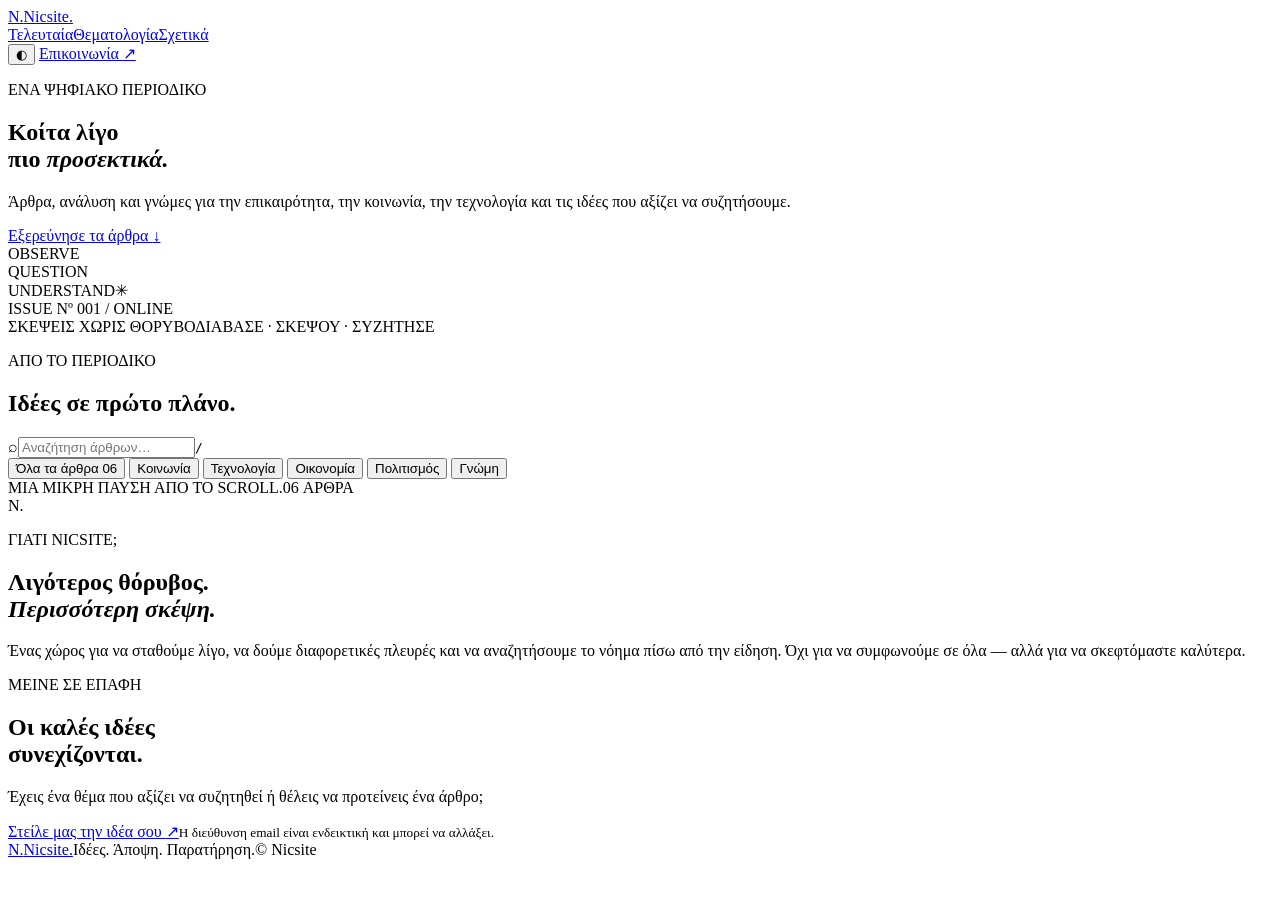
==== index.html @ 7c69799d "Create Nicsite magazine homepage" ====
<!doctype html>
<html lang="el">
<head>
  <meta charset="utf-8">
  <meta name="viewport" content="width=device-width, initial-scale=1">
  <meta name="description" content="Nicsite — άρθρα, ανάλυση και γνώμες για όσα συμβαίνουν γύρω μας.">
  <meta name="theme-color" content="#f5f3ee">
  <title>Nicsite — Ιδέες. Άποψη. Παρατήρηση.</title>
  <link rel="stylesheet" href="styles.css">
  <script src="script.js" defer></script>
</head>
<body>
  <header class="site-header">
    <a class="brand" href="#" aria-label="Nicsite αρχική"><span class="brand-mark">N.</span><span>Nicsite<span class="brand-dot">.</span></span></a>
    <nav class="desktop-nav" aria-label="Κύρια πλοήγηση">
      <a href="#latest">Τελευταία</a><a href="#categories">Θεματολογία</a><a href="#about">Σχετικά</a>
    </nav>
    <div class="header-actions">
      <button class="icon-button" id="theme-toggle" aria-label="Εναλλαγή θέματος" title="Εναλλαγή θέματος">◐</button>
      <a class="write-link" href="mailto:hello@nicsite.gr?subject=Επικοινωνία%20με%20Nicsite">Επικοινωνία <span>↗</span></a>
    </div>
  </header>

  <main>
    <section class="hero">
      <div class="hero-copy">
        <p class="eyebrow"><span class="eyebrow-line"></span> ΕΝΑ ΨΗΦΙΑΚΟ ΠΕΡΙΟΔΙΚΟ</p>
        <h1>Κοίτα λίγο<br>πιο <em>προσεκτικά.</em></h1>
        <p class="hero-intro">Άρθρα, ανάλυση και γνώμες για την επικαιρότητα, την κοινωνία, την τεχνολογία και τις ιδέες που αξίζει να συζητήσουμε.</p>
        <a class="primary-link" href="#latest">Εξερεύνησε τα άρθρα <span>↓</span></a>
      </div>
      <div class="hero-art" aria-label="Γραφιστική σύνθεση με αφηρημένα σχήματα">
        <div class="art-grid"></div><div class="art-circle"></div><div class="art-block"></div>
        <div class="art-note">OBSERVE<br>QUESTION<br>UNDERSTAND<span>✳</span></div>
        <div class="art-index">ISSUE Nº 001 / ONLINE</div>
      </div>
      <div class="hero-bottom"><span>ΣΚΕΨΕΙΣ ΧΩΡΙΣ ΘΟΡΥΒΟ</span><span>ΔΙΑΒΑΣΕ · ΣΚΕΨΟΥ · ΣΥΖΗΤΗΣΕ</span></div>
    </section>

    <section class="latest section-wrap" id="latest">
      <div class="section-heading">
        <div><p class="eyebrow">ΑΠΟ ΤΟ ΠΕΡΙΟΔΙΚΟ</p><h2>Ιδέες σε πρώτο πλάνο<span class="brand-dot">.</span></h2></div>
        <label class="search-box"><span aria-hidden="true">⌕</span><input id="search" type="search" placeholder="Αναζήτηση άρθρων…" aria-label="Αναζήτηση άρθρων"><kbd>/</kbd></label>
      </div>
      <div class="filter-row" id="categories" aria-label="Φίλτρα θεματολογίας">
        <button class="filter active" data-category="Όλα">Όλα τα άρθρα <span>06</span></button>
        <button class="filter" data-category="Κοινωνία">Κοινωνία</button>
        <button class="filter" data-category="Τεχνολογία">Τεχνολογία</button>
        <button class="filter" data-category="Οικονομία">Οικονομία</button>
        <button class="filter" data-category="Πολιτισμός">Πολιτισμός</button>
        <button class="filter" data-category="Γνώμη">Γνώμη</button>
      </div>
      <div class="article-grid" id="article-grid" aria-live="polite"></div>
      <p class="empty-state" id="empty-state" hidden>Δεν βρέθηκαν άρθρα. Δοκίμασε άλλη αναζήτηση.</p>
      <div class="section-footer"><span>ΜΙΑ ΜΙΚΡΗ ΠΑΥΣΗ ΑΠΟ ΤΟ SCROLL.</span><span id="result-count">06 ΑΡΘΡΑ</span></div>
    </section>

    <section class="manifesto" id="about">
      <div class="manifesto-symbol">N<span>.</span></div>
      <div><p class="eyebrow">ΓΙΑΤΙ NICSITE;</p><h2>Λιγότερος θόρυβος.<br><em>Περισσότερη σκέψη.</em></h2></div>
      <p class="manifesto-text">Ένας χώρος για να σταθούμε λίγο, να δούμε διαφορετικές πλευρές και να αναζητήσουμε το νόημα πίσω από την είδηση. Όχι για να συμφωνούμε σε όλα — αλλά για να σκεφτόμαστε καλύτερα.</p>
    </section>

    <section class="newsletter">
      <div><p class="eyebrow">ΜΕΙΝΕ ΣΕ ΕΠΑΦΗ</p><h2>Οι καλές ιδέες<br>συνεχίζονται.</h2></div>
      <div class="newsletter-right"><p>Έχεις ένα θέμα που αξίζει να συζητηθεί ή θέλεις να προτείνεις ένα άρθρο;</p><a class="primary-link" href="mailto:hello@nicsite.gr?subject=Πρόταση%20άρθρου">Στείλε μας την ιδέα σου <span>↗</span></a><small>Η διεύθυνση email είναι ενδεικτική και μπορεί να αλλάξει.</small></div>
    </section>
  </main>

  <footer class="site-footer"><a class="brand footer-brand" href="#"><span class="brand-mark">N.</span><span>Nicsite<span class="brand-dot">.</span></span></a><span>Ιδέες. Άποψη. Παρατήρηση.</span><span>© <span id="year"></span> Nicsite</span></footer>
</body>
</html>
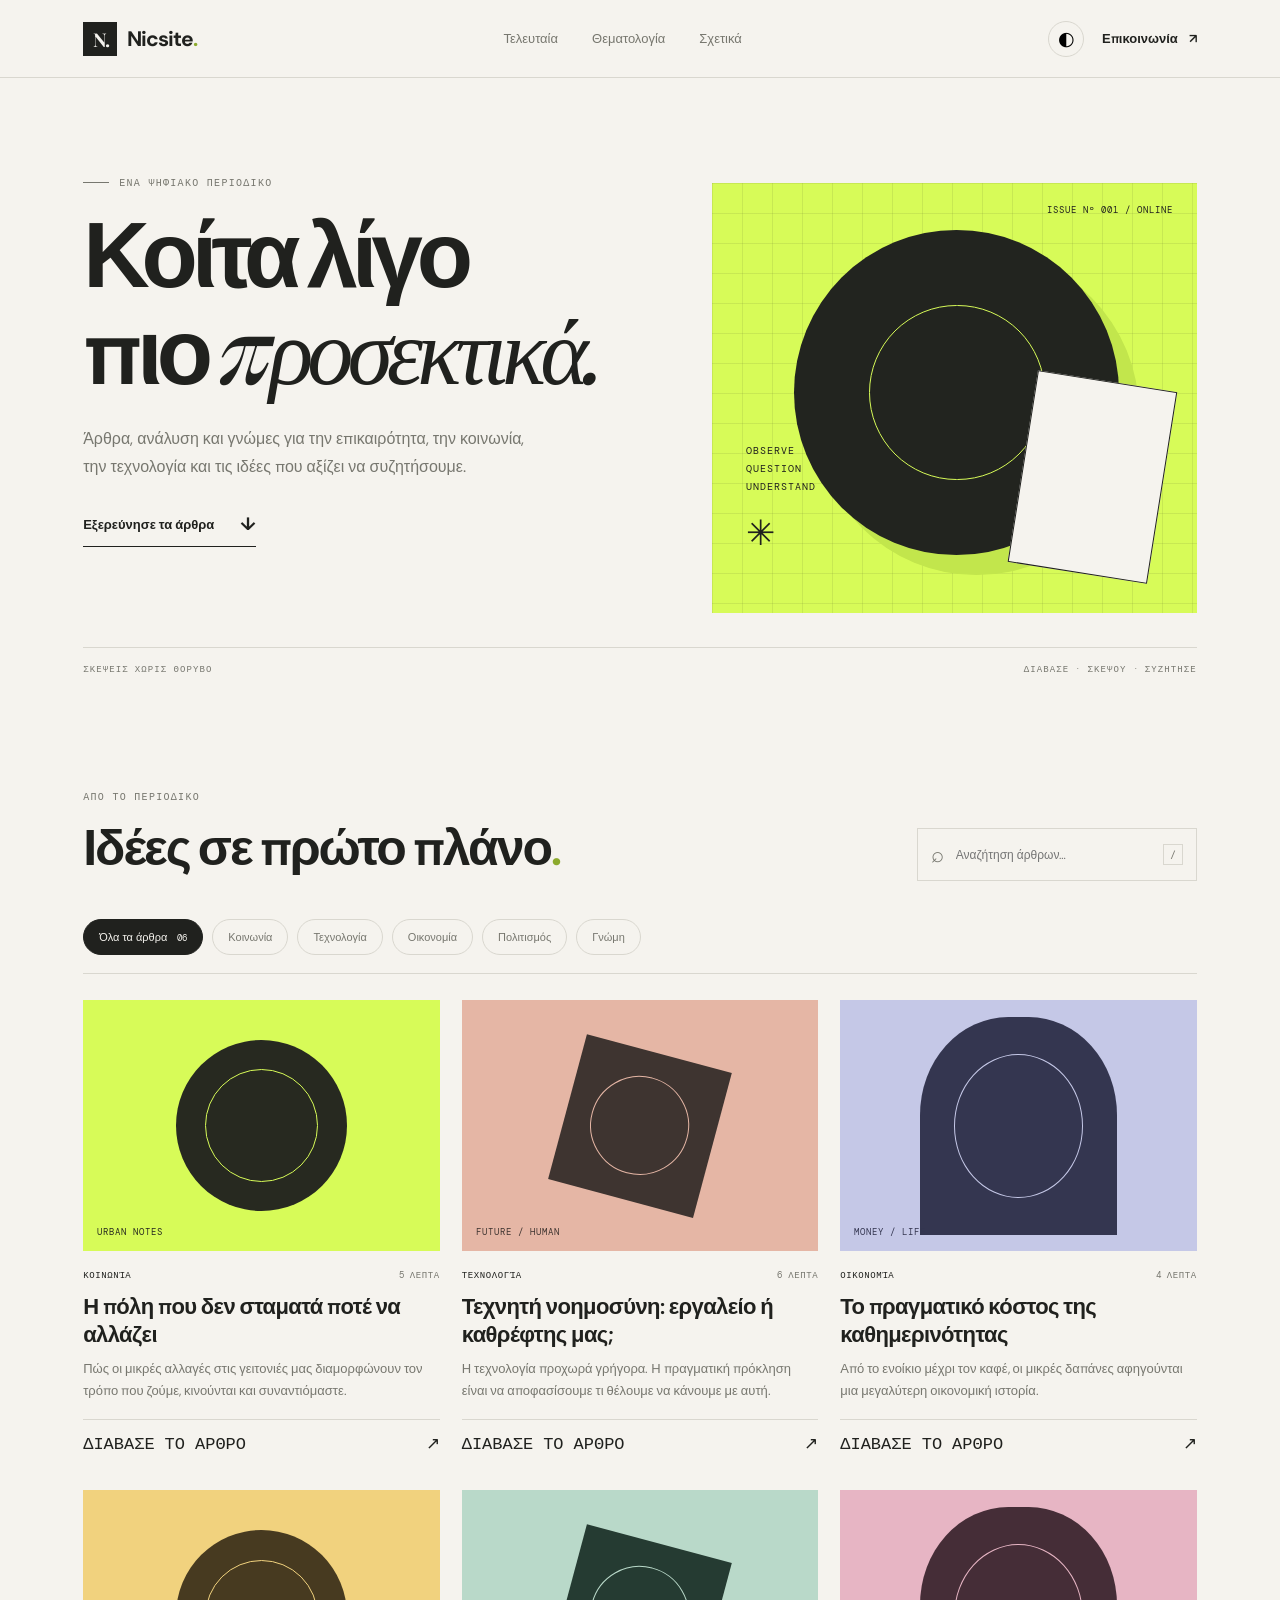
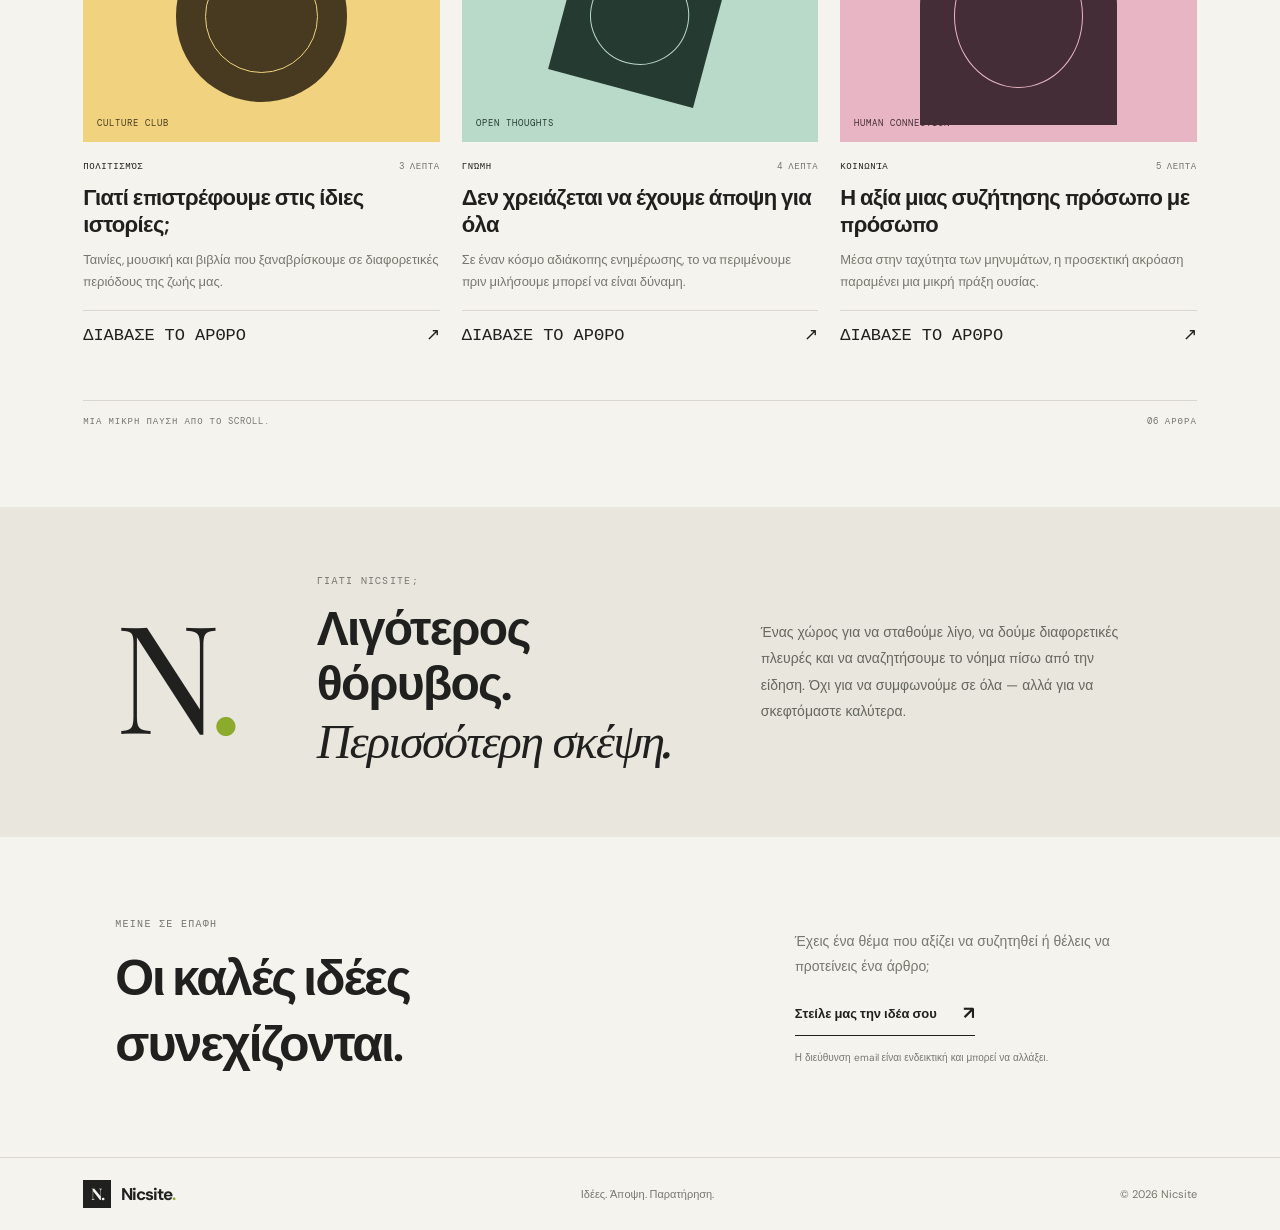
==== commit aa50ccbb: "Make article category count dynamic" ====
--- a/index.html
+++ b/index.html
@@ -43,7 +43,7 @@
         <label class="search-box"><span aria-hidden="true">⌕</span><input id="search" type="search" placeholder="Αναζήτηση άρθρων…" aria-label="Αναζήτηση άρθρων"><kbd>/</kbd></label>
       </div>
       <div class="filter-row" id="categories" aria-label="Φίλτρα θεματολογίας">
-        <button class="filter active" data-category="Όλα">Όλα τα άρθρα <span>06</span></button>
+        <button class="filter active" data-category="Όλα">Όλα τα άρθρα <span id="category-total">06</span></button>
         <button class="filter" data-category="Κοινωνία">Κοινωνία</button>
         <button class="filter" data-category="Τεχνολογία">Τεχνολογία</button>
         <button class="filter" data-category="Οικονομία">Οικονομία</button>
--- a/styles.css
+++ b/styles.css
@@ -0,0 +1,13 @@
+@import url('https://fonts.googleapis.com/css2?family=DM+Mono:wght@400;500&family=DM+Sans:wght@400;500;600;700&family=Playfair+Display:ital,wght@0,500;0,600;1,500;1,600&display=swap');
+:root{--paper:#f5f3ee;--ink:#20211e;--muted:#77776f;--line:#d9d7cf;--accent:#d7fb58;--card:#eeece5;--serif:'Playfair Display',Georgia,serif;--sans:'DM Sans',Arial,sans-serif;--mono:'DM Mono',monospace}
+*{box-sizing:border-box}html{scroll-behavior:smooth;scroll-padding-top:90px}body{margin:0;background:var(--paper);color:var(--ink);font-family:var(--sans);transition:background .2s,color .2s}a{color:inherit;text-decoration:none}button,input{font:inherit}.site-header{height:78px;padding:0 6.5%;display:flex;align-items:center;justify-content:space-between;border-bottom:1px solid var(--line);gap:24px}.brand{display:flex;align-items:center;gap:10px;font-size:21px;font-weight:700;letter-spacing:-1px}.brand-mark{display:grid;place-items:center;width:34px;height:34px;background:var(--ink);color:var(--paper);font-family:var(--serif);font-size:19px;letter-spacing:-2px}.brand-dot{color:#8caa2c}.desktop-nav{display:flex;gap:34px;font-size:13px;color:var(--muted)}.desktop-nav a:hover,.write-link:hover{color:var(--ink)}.header-actions{display:flex;align-items:center;gap:18px}.icon-button{border:1px solid var(--line);background:transparent;width:36px;height:36px;border-radius:50%;cursor:pointer;font-size:19px}.write-link{font-size:13px;font-weight:600}.write-link span{margin-left:8px}.hero{padding:70px 6.5% 0;display:grid;grid-template-columns:1fr .88fr;column-gap:7%;position:relative}.hero-copy{padding:28px 0 100px}.eyebrow{font:10px var(--mono);letter-spacing:1.3px;color:var(--muted);margin:0 0 22px;display:flex;align-items:center;gap:10px}.eyebrow-line{width:26px;height:1px;background:currentColor}.hero h1{font-size:clamp(56px,7.2vw,104px);line-height:.98;letter-spacing:-6px;margin:0 0 26px;font-weight:600}.hero h1 em,.manifesto h2 em{font-family:var(--serif);font-weight:500}.hero-intro{font-size:16px;line-height:1.8;color:var(--muted);max-width:450px;margin:0 0 30px}.primary-link{display:inline-flex;align-items:center;gap:26px;border-bottom:1px solid var(--ink);padding:0 0 10px;font-size:13px;font-weight:700}.primary-link span{font-size:18px}.hero-art{min-height:430px;align-self:center;position:relative;overflow:hidden;background:#d7fb58}.art-grid{position:absolute;inset:0;background-image:linear-gradient(#25271c16 1px,transparent 1px),linear-gradient(90deg,#25271c16 1px,transparent 1px);background-size:30px 30px}.art-circle{position:absolute;width:67%;aspect-ratio:1;border-radius:50%;background:#22241f;top:11%;left:17%;box-shadow:20px 20px 0 #c2e64c}.art-circle:after{content:"";position:absolute;inset:23%;border:1px solid #d7fb58;border-radius:50%}.art-block{position:absolute;width:29%;height:45%;right:7%;bottom:9%;background:#f5f3ee;transform:rotate(9deg);border:1px solid #20211e}.art-note{position:absolute;left:7%;bottom:11%;font:10px/1.8 var(--mono);letter-spacing:1px;color:#20211e}.art-note span{font-size:35px;display:block;margin-top:6px}.art-index{position:absolute;right:5%;top:5%;font:9px var(--mono);letter-spacing:1px}.hero-bottom{grid-column:1/-1;display:flex;justify-content:space-between;border-top:1px solid var(--line);padding:15px 0;font:9px var(--mono);letter-spacing:1.1px;color:var(--muted)}.section-wrap{padding:100px 6.5% 80px}.section-heading{display:flex;justify-content:space-between;align-items:end;gap:25px}.section-heading .eyebrow{margin-bottom:12px}.section-heading h2,.newsletter h2{font-size:clamp(32px,4vw,50px);letter-spacing:-2px;margin:0;font-weight:600}.search-box{display:flex;align-items:center;gap:10px;width:280px;padding:11px 13px;border:1px solid var(--line);color:var(--muted)}.search-box>span{font-size:22px}.search-box input{width:100%;min-width:0;border:0;outline:0;background:transparent;color:var(--ink);font-size:12px}.search-box kbd{font:10px var(--mono);border:1px solid var(--line);padding:3px 6px}.filter-row{display:flex;gap:9px;flex-wrap:wrap;margin:38px 0 26px;padding-bottom:18px;border-bottom:1px solid var(--line)}.filter{background:transparent;border:1px solid var(--line);border-radius:30px;padding:10px 15px;color:var(--muted);font-size:11px;cursor:pointer}.filter span{font:9px var(--mono);margin-left:7px}.filter.active,.filter:hover{background:var(--ink);border-color:var(--ink);color:var(--paper)}.article-grid{display:grid;grid-template-columns:repeat(3,minmax(0,1fr));gap:36px 22px}.article-card{min-width:0;cursor:pointer;display:flex;flex-direction:column}.article-visual{aspect-ratio:1.42;position:relative;overflow:hidden;background:var(--visual,#dedbd1);display:grid;place-items:center}.visual-shape{width:48%;aspect-ratio:1;border-radius:50%;background:var(--shape,#25261f);position:relative;transition:transform .35s}.article-card:hover .visual-shape{transform:scale(1.09) rotate(-6deg)}.visual-shape:after{content:"";position:absolute;inset:17%;border:1px solid var(--visual,#dedbd1);border-radius:50%}.article-card:nth-child(3n+2) .visual-shape{border-radius:0;transform:rotate(15deg);width:42%}.article-card:nth-child(3n) .visual-shape{border-radius:45% 45% 0 0;width:55%;aspect-ratio:.9}.visual-label{position:absolute;left:14px;bottom:13px;font:9px var(--mono);letter-spacing:1px;color:var(--shape,#25261f)}.card-meta{display:flex;justify-content:space-between;gap:10px;margin:18px 0 12px;font:9px var(--mono);letter-spacing:.6px;color:var(--muted)}.card-category{color:var(--ink)}.article-card h3{font-size:22px;line-height:1.25;letter-spacing:-.6px;margin:0 0 10px;font-weight:600}.article-card p{font-size:13px;line-height:1.7;color:var(--muted);margin:0 0 17px}.read-more{margin-top:auto;padding-top:12px;border-top:1px solid var(--line);font:10px var(--mono);display:flex;justify-content:space-between}.read-more span{font-size:17px}.empty-state{padding:45px 0;text-align:center;color:var(--muted)}.section-footer{margin-top:55px;padding-top:14px;border-top:1px solid var(--line);display:flex;justify-content:space-between;font:9px var(--mono);letter-spacing:1px;color:var(--muted)}.manifesto{background:#e8e6dd;padding:65px 9%;display:grid;grid-template-columns:.4fr 1fr 1fr;gap:40px;align-items:center}.manifesto-symbol{font:clamp(75px,12vw,150px) var(--serif);letter-spacing:-12px}.manifesto-symbol span{color:#8caa2c}.manifesto .eyebrow{margin-bottom:14px}.manifesto h2{font-size:clamp(30px,4vw,48px);line-height:1.15;letter-spacing:-1.7px;margin:0}.manifesto-text{font-size:14px;line-height:1.9;color:#66675f;max-width:370px}.newsletter{padding:80px 9%;display:flex;justify-content:space-between;align-items:center;gap:35px}.newsletter .eyebrow{margin-bottom:15px}.newsletter-right{max-width:370px}.newsletter-right p{font-size:14px;line-height:1.8;color:var(--muted);margin:0 0 22px}.newsletter-right small{display:block;font-size:10px;color:var(--muted);margin-top:15px}.site-footer{padding:22px 6.5%;border-top:1px solid var(--line);display:flex;align-items:center;justify-content:space-between;gap:20px;color:var(--muted);font-size:11px}.footer-brand{color:var(--ink);font-size:17px}.footer-brand .brand-mark{width:28px;height:28px;font-size:16px}
+body.dark{--paper:#1d1e1a;--ink:#f0efe8;--muted:#a6a69b;--line:#3d3e37;--accent:#d7fb58;--card:#292a24}body.dark .brand-mark{background:var(--ink);color:var(--paper)}body.dark .art-block{background:#1d1e1a;border-color:#1d1e1a}body.dark .manifesto{background:#292a24}body.dark .manifesto-text{color:#b8b8ad}body.dark .filter.active,body.dark .filter:hover{background:var(--ink);color:var(--paper);border-color:var(--ink)}
+@media(max-width:850px){.site-header{padding:0 5%;height:70px}.desktop-nav{gap:16px}.hero{padding:45px 5% 0;column-gap:4%}.hero h1{letter-spacing:-4px}.hero-art{min-height:340px}.section-wrap{padding:75px 5% 65px}.article-grid{grid-template-columns:repeat(2,minmax(0,1fr))}.manifesto{padding:55px 6%;grid-template-columns:.3fr 1fr;gap:25px}.manifesto-text{grid-column:2}.newsletter{padding:65px 6%}}
+@media(max-width:600px){.site-header{height:65px}.brand{font-size:19px}.desktop-nav{display:none}.header-actions{gap:12px}.write-link{font-size:12px}.hero{grid-template-columns:1fr;padding-top:28px}.hero-copy{padding:20px 0 35px}.hero h1{font-size:clamp(56px,15vw,82px);letter-spacing:-4px}.hero-intro{font-size:14px}.hero-art{min-height:300px}.hero-bottom{margin-top:22px;font-size:8px;gap:12px}.hero-bottom span:last-child{text-align:right}.section-wrap{padding-top:65px}.section-heading{align-items:stretch;flex-direction:column}.section-heading h2{font-size:35px}.search-box{width:100%}.filter-row{margin-top:25px;gap:7px}.filter{padding:9px 12px}.article-grid{grid-template-columns:1fr;gap:34px}.article-visual{aspect-ratio:1.5}.article-card h3{font-size:24px}.manifesto{grid-template-columns:1fr;gap:18px;padding:45px 7%}.manifesto-symbol{font-size:80px;line-height:.9}.manifesto-text{grid-column:auto;margin-top:0}.newsletter{align-items:flex-start;flex-direction:column;padding:55px 7%;gap:22px}.site-footer{flex-wrap:wrap;padding:20px 5%;font-size:10px}.site-footer>span:nth-child(2){display:none}}
+@media(prefers-reduced-motion:reduce){*,*::before,*::after{scroll-behavior:auto!important;transition:none!important}}
+/* Article cover images uploaded through the CMS */
+.article-visual.has-cover .visual-shape,
+.dialog-art.has-cover .visual-shape{display:none}
+.article-cover{position:absolute;inset:0;width:100%;height:100%;object-fit:cover}
+.article-visual.has-cover .visual-label,
+.dialog-art.has-cover .visual-label{color:#fff;text-shadow:0 1px 5px #000}
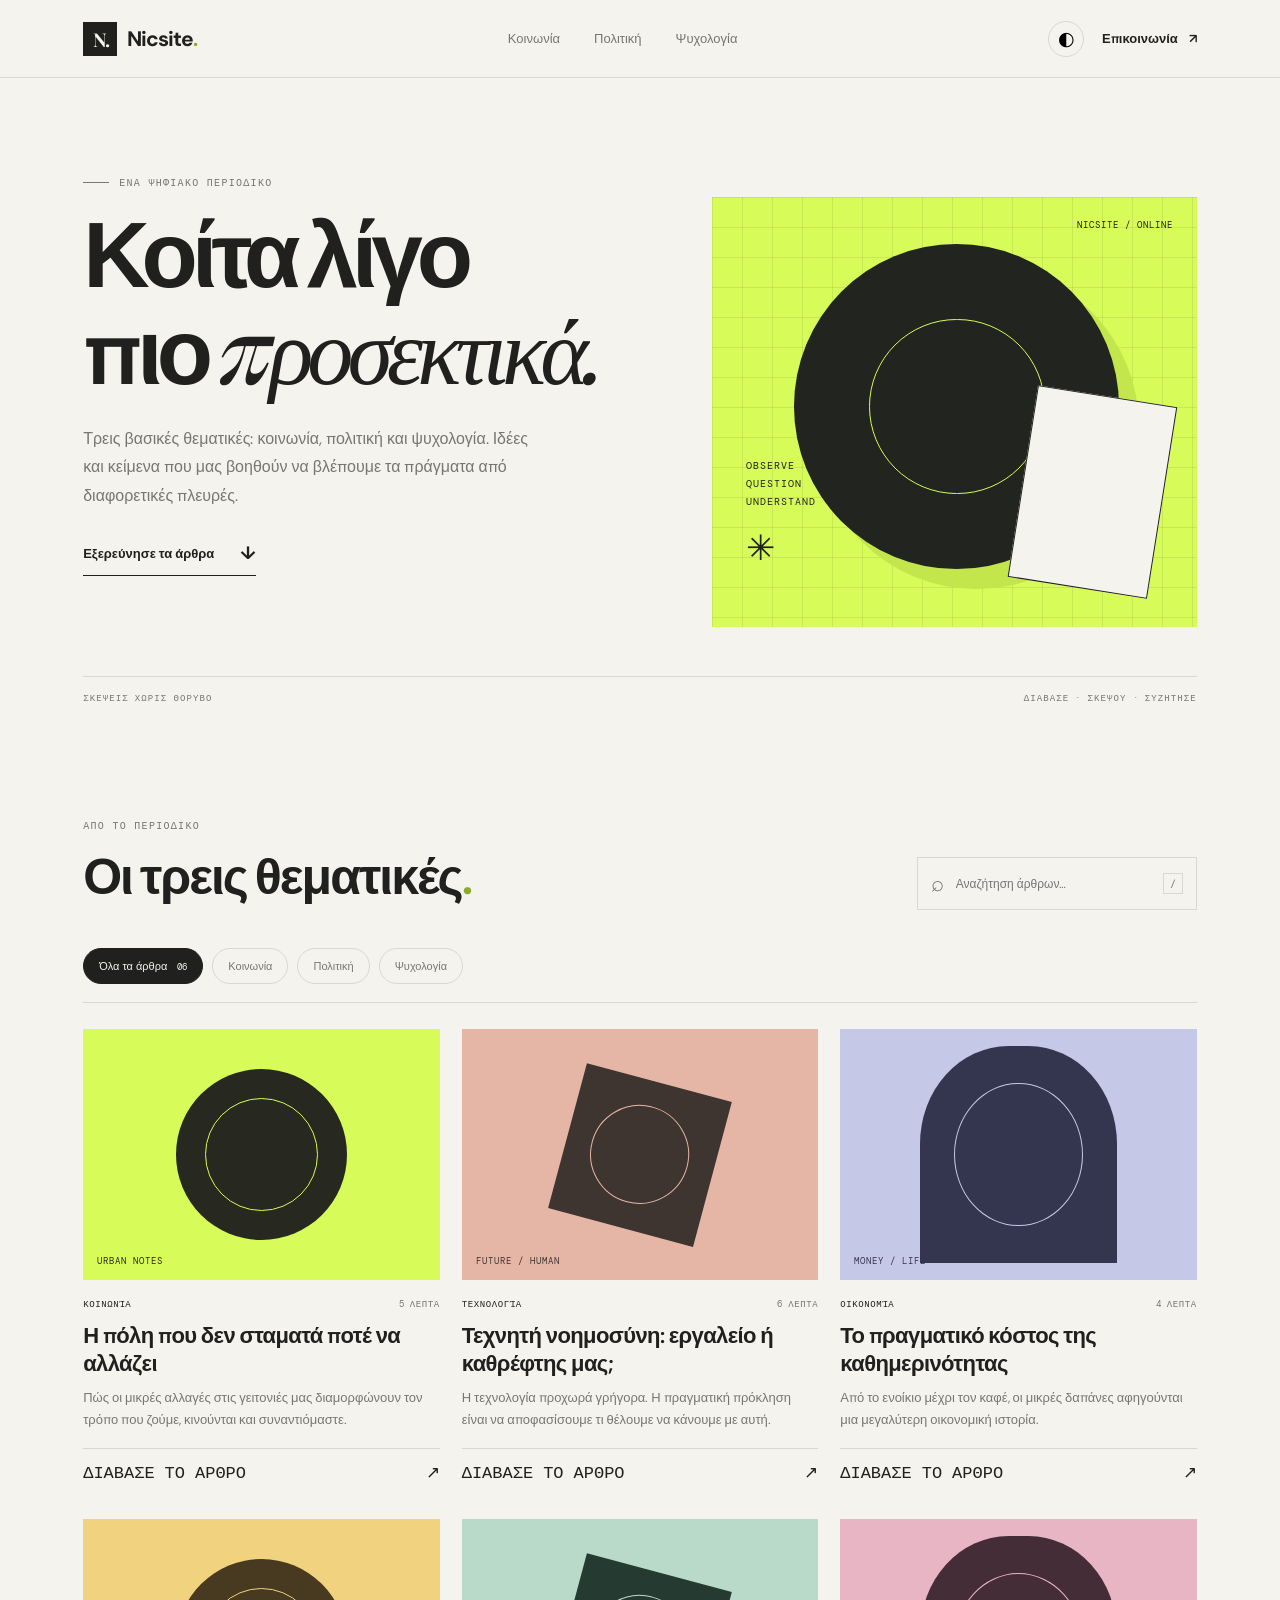
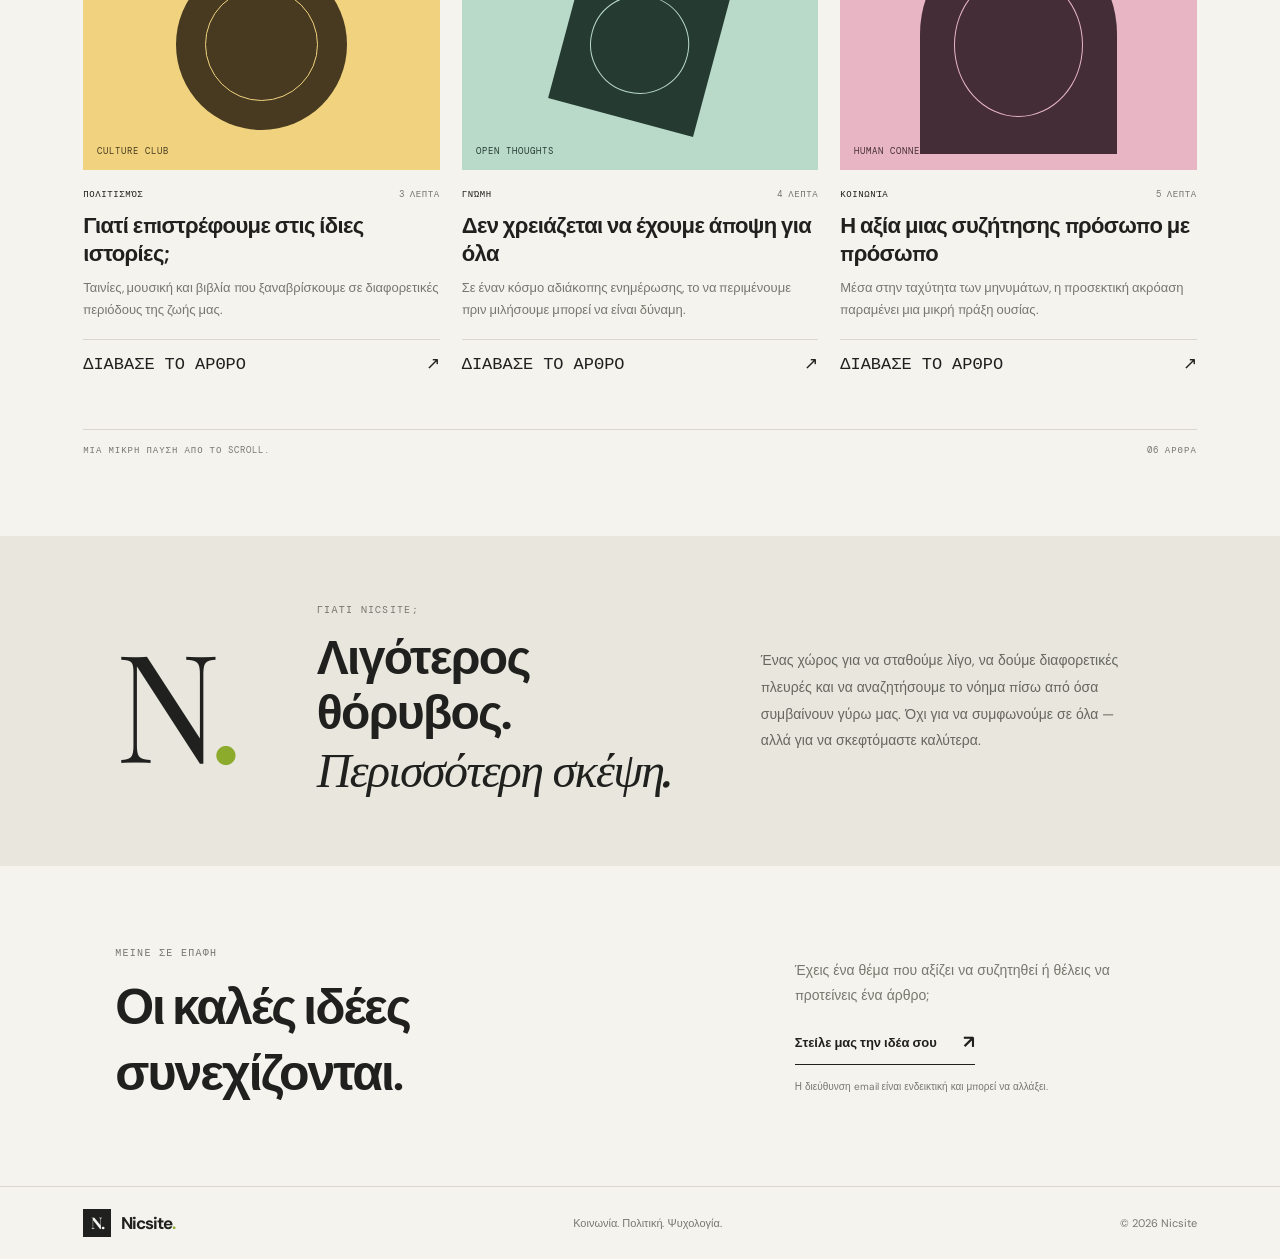
==== commit 2e2134df: "Set main navigation to three editorial categories" ====
--- a/index.html
+++ b/index.html
@@ -3,17 +3,19 @@
 <head>
   <meta charset="utf-8">
   <meta name="viewport" content="width=device-width, initial-scale=1">
-  <meta name="description" content="Nicsite — άρθρα, ανάλυση και γνώμες για όσα συμβαίνουν γύρω μας.">
+  <meta name="description" content="Nicsite — κοινωνία, πολιτική και ψυχολογία.">
   <meta name="theme-color" content="#f5f3ee">
-  <title>Nicsite — Ιδέες. Άποψη. Παρατήρηση.</title>
+  <title>Nicsite — Κοινωνία. Πολιτική. Ψυχολογία.</title>
   <link rel="stylesheet" href="styles.css">
   <script src="script.js" defer></script>
 </head>
 <body>
   <header class="site-header">
     <a class="brand" href="#" aria-label="Nicsite αρχική"><span class="brand-mark">N.</span><span>Nicsite<span class="brand-dot">.</span></span></a>
-    <nav class="desktop-nav" aria-label="Κύρια πλοήγηση">
-      <a href="#latest">Τελευταία</a><a href="#categories">Θεματολογία</a><a href="#about">Σχετικά</a>
+    <nav class="desktop-nav" aria-label="Κύριες κατηγορίες">
+      <a href="#categories" data-nav-category="Κοινωνία">Κοινωνία</a>
+      <a href="#categories" data-nav-category="Πολιτική">Πολιτική</a>
+      <a href="#categories" data-nav-category="Ψυχολογία">Ψυχολογία</a>
     </nav>
     <div class="header-actions">
       <button class="icon-button" id="theme-toggle" aria-label="Εναλλαγή θέματος" title="Εναλλαγή θέματος">◐</button>
@@ -26,39 +28,37 @@
       <div class="hero-copy">
         <p class="eyebrow"><span class="eyebrow-line"></span> ΕΝΑ ΨΗΦΙΑΚΟ ΠΕΡΙΟΔΙΚΟ</p>
         <h1>Κοίτα λίγο<br>πιο <em>προσεκτικά.</em></h1>
-        <p class="hero-intro">Άρθρα, ανάλυση και γνώμες για την επικαιρότητα, την κοινωνία, την τεχνολογία και τις ιδέες που αξίζει να συζητήσουμε.</p>
+        <p class="hero-intro">Τρεις βασικές θεματικές: κοινωνία, πολιτική και ψυχολογία. Ιδέες και κείμενα που μας βοηθούν να βλέπουμε τα πράγματα από διαφορετικές πλευρές.</p>
         <a class="primary-link" href="#latest">Εξερεύνησε τα άρθρα <span>↓</span></a>
       </div>
       <div class="hero-art" aria-label="Γραφιστική σύνθεση με αφηρημένα σχήματα">
         <div class="art-grid"></div><div class="art-circle"></div><div class="art-block"></div>
         <div class="art-note">OBSERVE<br>QUESTION<br>UNDERSTAND<span>✳</span></div>
-        <div class="art-index">ISSUE Nº 001 / ONLINE</div>
+        <div class="art-index">NICSITE / ONLINE</div>
       </div>
       <div class="hero-bottom"><span>ΣΚΕΨΕΙΣ ΧΩΡΙΣ ΘΟΡΥΒΟ</span><span>ΔΙΑΒΑΣΕ · ΣΚΕΨΟΥ · ΣΥΖΗΤΗΣΕ</span></div>
     </section>
 
     <section class="latest section-wrap" id="latest">
       <div class="section-heading">
-        <div><p class="eyebrow">ΑΠΟ ΤΟ ΠΕΡΙΟΔΙΚΟ</p><h2>Ιδέες σε πρώτο πλάνο<span class="brand-dot">.</span></h2></div>
+        <div><p class="eyebrow">ΑΠΟ ΤΟ ΠΕΡΙΟΔΙΚΟ</p><h2>Οι τρεις θεματικές<span class="brand-dot">.</span></h2></div>
         <label class="search-box"><span aria-hidden="true">⌕</span><input id="search" type="search" placeholder="Αναζήτηση άρθρων…" aria-label="Αναζήτηση άρθρων"><kbd>/</kbd></label>
       </div>
       <div class="filter-row" id="categories" aria-label="Φίλτρα θεματολογίας">
-        <button class="filter active" data-category="Όλα">Όλα τα άρθρα <span id="category-total">06</span></button>
+        <button class="filter active" data-category="Όλα">Όλα τα άρθρα <span id="category-total">03</span></button>
         <button class="filter" data-category="Κοινωνία">Κοινωνία</button>
-        <button class="filter" data-category="Τεχνολογία">Τεχνολογία</button>
-        <button class="filter" data-category="Οικονομία">Οικονομία</button>
-        <button class="filter" data-category="Πολιτισμός">Πολιτισμός</button>
-        <button class="filter" data-category="Γνώμη">Γνώμη</button>
+        <button class="filter" data-category="Πολιτική">Πολιτική</button>
+        <button class="filter" data-category="Ψυχολογία">Ψυχολογία</button>
       </div>
       <div class="article-grid" id="article-grid" aria-live="polite"></div>
       <p class="empty-state" id="empty-state" hidden>Δεν βρέθηκαν άρθρα. Δοκίμασε άλλη αναζήτηση.</p>
-      <div class="section-footer"><span>ΜΙΑ ΜΙΚΡΗ ΠΑΥΣΗ ΑΠΟ ΤΟ SCROLL.</span><span id="result-count">06 ΑΡΘΡΑ</span></div>
+      <div class="section-footer"><span>ΜΙΑ ΜΙΚΡΗ ΠΑΥΣΗ ΑΠΟ ΤΟ SCROLL.</span><span id="result-count">03 ΑΡΘΡΑ</span></div>
     </section>
 
     <section class="manifesto" id="about">
       <div class="manifesto-symbol">N<span>.</span></div>
       <div><p class="eyebrow">ΓΙΑΤΙ NICSITE;</p><h2>Λιγότερος θόρυβος.<br><em>Περισσότερη σκέψη.</em></h2></div>
-      <p class="manifesto-text">Ένας χώρος για να σταθούμε λίγο, να δούμε διαφορετικές πλευρές και να αναζητήσουμε το νόημα πίσω από την είδηση. Όχι για να συμφωνούμε σε όλα — αλλά για να σκεφτόμαστε καλύτερα.</p>
+      <p class="manifesto-text">Ένας χώρος για να σταθούμε λίγο, να δούμε διαφορετικές πλευρές και να αναζητήσουμε το νόημα πίσω από όσα συμβαίνουν γύρω μας. Όχι για να συμφωνούμε σε όλα — αλλά για να σκεφτόμαστε καλύτερα.</p>
     </section>
 
     <section class="newsletter">
@@ -67,6 +67,6 @@
     </section>
   </main>
 
-  <footer class="site-footer"><a class="brand footer-brand" href="#"><span class="brand-mark">N.</span><span>Nicsite<span class="brand-dot">.</span></span></a><span>Ιδέες. Άποψη. Παρατήρηση.</span><span>© <span id="year"></span> Nicsite</span></footer>
+  <footer class="site-footer"><a class="brand footer-brand" href="#"><span class="brand-mark">N.</span><span>Nicsite<span class="brand-dot">.</span></span></a><span>Κοινωνία. Πολιτική. Ψυχολογία.</span><span>© <span id="year"></span> Nicsite</span></footer>
 </body>
 </html>
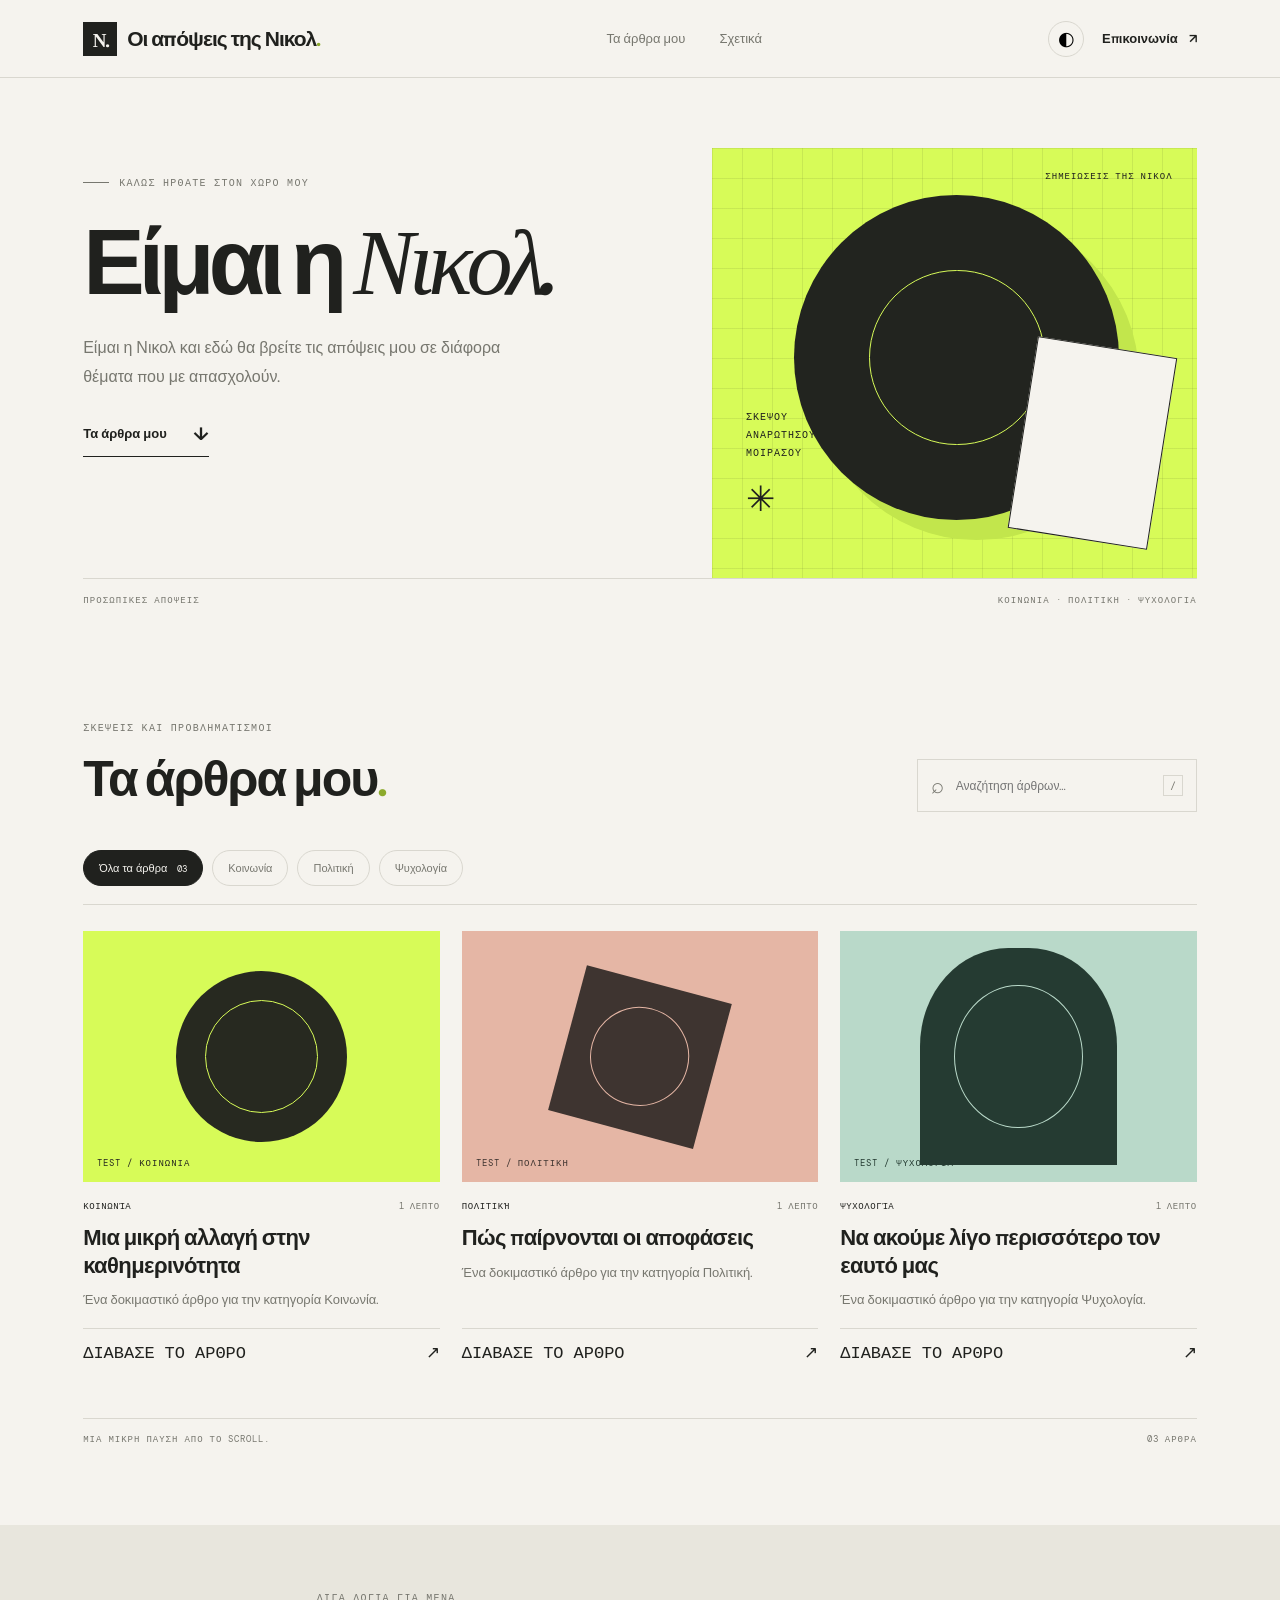
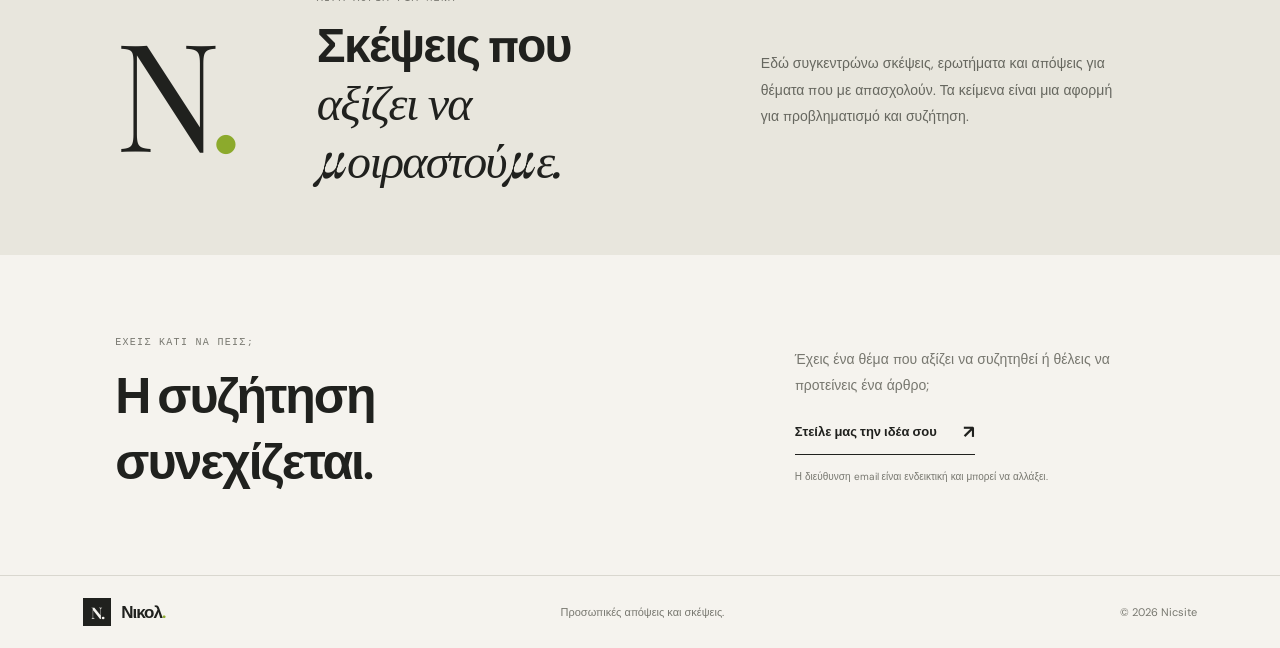
==== commit a6eee0c6: "Make Nicsite a personal opinion blog for Nikole" ====
--- a/index.html
+++ b/index.html
@@ -3,20 +3,16 @@
 <head>
   <meta charset="utf-8">
   <meta name="viewport" content="width=device-width, initial-scale=1">
-  <meta name="description" content="Nicsite — κοινωνία, πολιτική και ψυχολογία.">
+  <meta name="description" content="Είμαι η Νικολ και εδώ θα βρείτε τις απόψεις μου σε διάφορα θέματα που με απασχολούν.">
   <meta name="theme-color" content="#f5f3ee">
-  <title>Nicsite — Κοινωνία. Πολιτική. Ψυχολογία.</title>
+  <title>Οι απόψεις της Νικολ</title>
   <link rel="stylesheet" href="styles.css">
   <script src="script.js" defer></script>
 </head>
 <body>
   <header class="site-header">
-    <a class="brand" href="#" aria-label="Nicsite αρχική"><span class="brand-mark">N.</span><span>Nicsite<span class="brand-dot">.</span></span></a>
-    <nav class="desktop-nav" aria-label="Κύριες κατηγορίες">
-      <a href="#categories" data-nav-category="Κοινωνία">Κοινωνία</a>
-      <a href="#categories" data-nav-category="Πολιτική">Πολιτική</a>
-      <a href="#categories" data-nav-category="Ψυχολογία">Ψυχολογία</a>
-    </nav>
+    <a class="brand" href="#" aria-label="Αρχική σελίδα"><span class="brand-mark">Ν.</span><span>Οι απόψεις της Νικολ<span class="brand-dot">.</span></span></a>
+    <nav class="desktop-nav" aria-label="Πλοήγηση"><a href="#latest">Τα άρθρα μου</a><a href="#about">Σχετικά</a></nav>
     <div class="header-actions">
       <button class="icon-button" id="theme-toggle" aria-label="Εναλλαγή θέματος" title="Εναλλαγή θέματος">◐</button>
       <a class="write-link" href="mailto:hello@nicsite.gr?subject=Επικοινωνία%20με%20Nicsite">Επικοινωνία <span>↗</span></a>
@@ -24,24 +20,24 @@
   </header>
 
   <main>
-    <section class="hero">
+    <section class="hero personal-hero">
       <div class="hero-copy">
-        <p class="eyebrow"><span class="eyebrow-line"></span> ΕΝΑ ΨΗΦΙΑΚΟ ΠΕΡΙΟΔΙΚΟ</p>
-        <h1>Κοίτα λίγο<br>πιο <em>προσεκτικά.</em></h1>
-        <p class="hero-intro">Τρεις βασικές θεματικές: κοινωνία, πολιτική και ψυχολογία. Ιδέες και κείμενα που μας βοηθούν να βλέπουμε τα πράγματα από διαφορετικές πλευρές.</p>
-        <a class="primary-link" href="#latest">Εξερεύνησε τα άρθρα <span>↓</span></a>
+        <p class="eyebrow"><span class="eyebrow-line"></span> ΚΑΛΩΣ ΗΡΘΑΤΕ ΣΤΟΝ ΧΩΡΟ ΜΟΥ</p>
+        <h1>Είμαι η <em>Νικολ.</em></h1>
+        <p class="hero-intro">Είμαι η Νικολ και εδώ θα βρείτε τις απόψεις μου σε διάφορα θέματα που με απασχολούν.</p>
+        <a class="primary-link" href="#latest">Τα άρθρα μου <span>↓</span></a>
       </div>
-      <div class="hero-art" aria-label="Γραφιστική σύνθεση με αφηρημένα σχήματα">
+      <div class="hero-art" aria-label="Αφηρημένη καλλιτεχνική σύνθεση">
         <div class="art-grid"></div><div class="art-circle"></div><div class="art-block"></div>
-        <div class="art-note">OBSERVE<br>QUESTION<br>UNDERSTAND<span>✳</span></div>
-        <div class="art-index">NICSITE / ONLINE</div>
+        <div class="art-note">ΣΚΕΨΟΥ<br>ΑΝΑΡΩΤΗΣΟΥ<br>ΜΟΙΡΑΣΟΥ<span>✳</span></div>
+        <div class="art-index">ΣΗΜΕΙΩΣΕΙΣ ΤΗΣ ΝΙΚΟΛ</div>
       </div>
-      <div class="hero-bottom"><span>ΣΚΕΨΕΙΣ ΧΩΡΙΣ ΘΟΡΥΒΟ</span><span>ΔΙΑΒΑΣΕ · ΣΚΕΨΟΥ · ΣΥΖΗΤΗΣΕ</span></div>
+      <div class="hero-bottom"><span>ΠΡΟΣΩΠΙΚΕΣ ΑΠΟΨΕΙΣ</span><span>ΚΟΙΝΩΝΙΑ · ΠΟΛΙΤΙΚΗ · ΨΥΧΟΛΟΓΙΑ</span></div>
     </section>
 
     <section class="latest section-wrap" id="latest">
       <div class="section-heading">
-        <div><p class="eyebrow">ΑΠΟ ΤΟ ΠΕΡΙΟΔΙΚΟ</p><h2>Οι τρεις θεματικές<span class="brand-dot">.</span></h2></div>
+        <div><p class="eyebrow">ΣΚΕΨΕΙΣ ΚΑΙ ΠΡΟΒΛΗΜΑΤΙΣΜΟΙ</p><h2>Τα άρθρα μου<span class="brand-dot">.</span></h2></div>
         <label class="search-box"><span aria-hidden="true">⌕</span><input id="search" type="search" placeholder="Αναζήτηση άρθρων…" aria-label="Αναζήτηση άρθρων"><kbd>/</kbd></label>
       </div>
       <div class="filter-row" id="categories" aria-label="Φίλτρα θεματολογίας">
@@ -57,16 +53,16 @@
 
     <section class="manifesto" id="about">
       <div class="manifesto-symbol">N<span>.</span></div>
-      <div><p class="eyebrow">ΓΙΑΤΙ NICSITE;</p><h2>Λιγότερος θόρυβος.<br><em>Περισσότερη σκέψη.</em></h2></div>
-      <p class="manifesto-text">Ένας χώρος για να σταθούμε λίγο, να δούμε διαφορετικές πλευρές και να αναζητήσουμε το νόημα πίσω από όσα συμβαίνουν γύρω μας. Όχι για να συμφωνούμε σε όλα — αλλά για να σκεφτόμαστε καλύτερα.</p>
+      <div><p class="eyebrow">ΛΙΓΑ ΛΟΓΙΑ ΓΙΑ ΜΕΝΑ</p><h2>Σκέψεις που<br><em>αξίζει να μοιραστούμε.</em></h2></div>
+      <p class="manifesto-text">Εδώ συγκεντρώνω σκέψεις, ερωτήματα και απόψεις για θέματα που με απασχολούν. Τα κείμενα είναι μια αφορμή για προβληματισμό και συζήτηση.</p>
     </section>
 
     <section class="newsletter">
-      <div><p class="eyebrow">ΜΕΙΝΕ ΣΕ ΕΠΑΦΗ</p><h2>Οι καλές ιδέες<br>συνεχίζονται.</h2></div>
+      <div><p class="eyebrow">ΕΧΕΙΣ ΚΑΤΙ ΝΑ ΠΕΙΣ;</p><h2>Η συζήτηση<br>συνεχίζεται.</h2></div>
       <div class="newsletter-right"><p>Έχεις ένα θέμα που αξίζει να συζητηθεί ή θέλεις να προτείνεις ένα άρθρο;</p><a class="primary-link" href="mailto:hello@nicsite.gr?subject=Πρόταση%20άρθρου">Στείλε μας την ιδέα σου <span>↗</span></a><small>Η διεύθυνση email είναι ενδεικτική και μπορεί να αλλάξει.</small></div>
     </section>
   </main>
 
-  <footer class="site-footer"><a class="brand footer-brand" href="#"><span class="brand-mark">N.</span><span>Nicsite<span class="brand-dot">.</span></span></a><span>Κοινωνία. Πολιτική. Ψυχολογία.</span><span>© <span id="year"></span> Nicsite</span></footer>
+  <footer class="site-footer"><a class="brand footer-brand" href="#"><span class="brand-mark">N.</span><span>Νικολ<span class="brand-dot">.</span></span></a><span>Προσωπικές απόψεις και σκέψεις.</span><span>© <span id="year"></span> Nicsite</span></footer>
 </body>
 </html>
--- a/styles.css
+++ b/styles.css
@@ -3,7 +3,7 @@
 *{box-sizing:border-box}html{scroll-behavior:smooth;scroll-padding-top:90px}body{margin:0;background:var(--paper);color:var(--ink);font-family:var(--sans);transition:background .2s,color .2s}a{color:inherit;text-decoration:none}button,input{font:inherit}.site-header{height:78px;padding:0 6.5%;display:flex;align-items:center;justify-content:space-between;border-bottom:1px solid var(--line);gap:24px}.brand{display:flex;align-items:center;gap:10px;font-size:21px;font-weight:700;letter-spacing:-1px}.brand-mark{display:grid;place-items:center;width:34px;height:34px;background:var(--ink);color:var(--paper);font-family:var(--serif);font-size:19px;letter-spacing:-2px}.brand-dot{color:#8caa2c}.desktop-nav{display:flex;gap:34px;font-size:13px;color:var(--muted)}.desktop-nav a:hover,.write-link:hover{color:var(--ink)}.header-actions{display:flex;align-items:center;gap:18px}.icon-button{border:1px solid var(--line);background:transparent;width:36px;height:36px;border-radius:50%;cursor:pointer;font-size:19px}.write-link{font-size:13px;font-weight:600}.write-link span{margin-left:8px}.hero{padding:70px 6.5% 0;display:grid;grid-template-columns:1fr .88fr;column-gap:7%;position:relative}.hero-copy{padding:28px 0 100px}.eyebrow{font:10px var(--mono);letter-spacing:1.3px;color:var(--muted);margin:0 0 22px;display:flex;align-items:center;gap:10px}.eyebrow-line{width:26px;height:1px;background:currentColor}.hero h1{font-size:clamp(56px,7.2vw,104px);line-height:.98;letter-spacing:-6px;margin:0 0 26px;font-weight:600}.hero h1 em,.manifesto h2 em{font-family:var(--serif);font-weight:500}.hero-intro{font-size:16px;line-height:1.8;color:var(--muted);max-width:450px;margin:0 0 30px}.primary-link{display:inline-flex;align-items:center;gap:26px;border-bottom:1px solid var(--ink);padding:0 0 10px;font-size:13px;font-weight:700}.primary-link span{font-size:18px}.hero-art{min-height:430px;align-self:center;position:relative;overflow:hidden;background:#d7fb58}.art-grid{position:absolute;inset:0;background-image:linear-gradient(#25271c16 1px,transparent 1px),linear-gradient(90deg,#25271c16 1px,transparent 1px);background-size:30px 30px}.art-circle{position:absolute;width:67%;aspect-ratio:1;border-radius:50%;background:#22241f;top:11%;left:17%;box-shadow:20px 20px 0 #c2e64c}.art-circle:after{content:"";position:absolute;inset:23%;border:1px solid #d7fb58;border-radius:50%}.art-block{position:absolute;width:29%;height:45%;right:7%;bottom:9%;background:#f5f3ee;transform:rotate(9deg);border:1px solid #20211e}.art-note{position:absolute;left:7%;bottom:11%;font:10px/1.8 var(--mono);letter-spacing:1px;color:#20211e}.art-note span{font-size:35px;display:block;margin-top:6px}.art-index{position:absolute;right:5%;top:5%;font:9px var(--mono);letter-spacing:1px}.hero-bottom{grid-column:1/-1;display:flex;justify-content:space-between;border-top:1px solid var(--line);padding:15px 0;font:9px var(--mono);letter-spacing:1.1px;color:var(--muted)}.section-wrap{padding:100px 6.5% 80px}.section-heading{display:flex;justify-content:space-between;align-items:end;gap:25px}.section-heading .eyebrow{margin-bottom:12px}.section-heading h2,.newsletter h2{font-size:clamp(32px,4vw,50px);letter-spacing:-2px;margin:0;font-weight:600}.search-box{display:flex;align-items:center;gap:10px;width:280px;padding:11px 13px;border:1px solid var(--line);color:var(--muted)}.search-box>span{font-size:22px}.search-box input{width:100%;min-width:0;border:0;outline:0;background:transparent;color:var(--ink);font-size:12px}.search-box kbd{font:10px var(--mono);border:1px solid var(--line);padding:3px 6px}.filter-row{display:flex;gap:9px;flex-wrap:wrap;margin:38px 0 26px;padding-bottom:18px;border-bottom:1px solid var(--line)}.filter{background:transparent;border:1px solid var(--line);border-radius:30px;padding:10px 15px;color:var(--muted);font-size:11px;cursor:pointer}.filter span{font:9px var(--mono);margin-left:7px}.filter.active,.filter:hover{background:var(--ink);border-color:var(--ink);color:var(--paper)}.article-grid{display:grid;grid-template-columns:repeat(3,minmax(0,1fr));gap:36px 22px}.article-card{min-width:0;cursor:pointer;display:flex;flex-direction:column}.article-visual{aspect-ratio:1.42;position:relative;overflow:hidden;background:var(--visual,#dedbd1);display:grid;place-items:center}.visual-shape{width:48%;aspect-ratio:1;border-radius:50%;background:var(--shape,#25261f);position:relative;transition:transform .35s}.article-card:hover .visual-shape{transform:scale(1.09) rotate(-6deg)}.visual-shape:after{content:"";position:absolute;inset:17%;border:1px solid var(--visual,#dedbd1);border-radius:50%}.article-card:nth-child(3n+2) .visual-shape{border-radius:0;transform:rotate(15deg);width:42%}.article-card:nth-child(3n) .visual-shape{border-radius:45% 45% 0 0;width:55%;aspect-ratio:.9}.visual-label{position:absolute;left:14px;bottom:13px;font:9px var(--mono);letter-spacing:1px;color:var(--shape,#25261f)}.card-meta{display:flex;justify-content:space-between;gap:10px;margin:18px 0 12px;font:9px var(--mono);letter-spacing:.6px;color:var(--muted)}.card-category{color:var(--ink)}.article-card h3{font-size:22px;line-height:1.25;letter-spacing:-.6px;margin:0 0 10px;font-weight:600}.article-card p{font-size:13px;line-height:1.7;color:var(--muted);margin:0 0 17px}.read-more{margin-top:auto;padding-top:12px;border-top:1px solid var(--line);font:10px var(--mono);display:flex;justify-content:space-between}.read-more span{font-size:17px}.empty-state{padding:45px 0;text-align:center;color:var(--muted)}.section-footer{margin-top:55px;padding-top:14px;border-top:1px solid var(--line);display:flex;justify-content:space-between;font:9px var(--mono);letter-spacing:1px;color:var(--muted)}.manifesto{background:#e8e6dd;padding:65px 9%;display:grid;grid-template-columns:.4fr 1fr 1fr;gap:40px;align-items:center}.manifesto-symbol{font:clamp(75px,12vw,150px) var(--serif);letter-spacing:-12px}.manifesto-symbol span{color:#8caa2c}.manifesto .eyebrow{margin-bottom:14px}.manifesto h2{font-size:clamp(30px,4vw,48px);line-height:1.15;letter-spacing:-1.7px;margin:0}.manifesto-text{font-size:14px;line-height:1.9;color:#66675f;max-width:370px}.newsletter{padding:80px 9%;display:flex;justify-content:space-between;align-items:center;gap:35px}.newsletter .eyebrow{margin-bottom:15px}.newsletter-right{max-width:370px}.newsletter-right p{font-size:14px;line-height:1.8;color:var(--muted);margin:0 0 22px}.newsletter-right small{display:block;font-size:10px;color:var(--muted);margin-top:15px}.site-footer{padding:22px 6.5%;border-top:1px solid var(--line);display:flex;align-items:center;justify-content:space-between;gap:20px;color:var(--muted);font-size:11px}.footer-brand{color:var(--ink);font-size:17px}.footer-brand .brand-mark{width:28px;height:28px;font-size:16px}
 body.dark{--paper:#1d1e1a;--ink:#f0efe8;--muted:#a6a69b;--line:#3d3e37;--accent:#d7fb58;--card:#292a24}body.dark .brand-mark{background:var(--ink);color:var(--paper)}body.dark .art-block{background:#1d1e1a;border-color:#1d1e1a}body.dark .manifesto{background:#292a24}body.dark .manifesto-text{color:#b8b8ad}body.dark .filter.active,body.dark .filter:hover{background:var(--ink);color:var(--paper);border-color:var(--ink)}
 @media(max-width:850px){.site-header{padding:0 5%;height:70px}.desktop-nav{gap:16px}.hero{padding:45px 5% 0;column-gap:4%}.hero h1{letter-spacing:-4px}.hero-art{min-height:340px}.section-wrap{padding:75px 5% 65px}.article-grid{grid-template-columns:repeat(2,minmax(0,1fr))}.manifesto{padding:55px 6%;grid-template-columns:.3fr 1fr;gap:25px}.manifesto-text{grid-column:2}.newsletter{padding:65px 6%}}
-@media(max-width:600px){.site-header{height:65px}.brand{font-size:19px}.desktop-nav{display:none}.header-actions{gap:12px}.write-link{font-size:12px}.hero{grid-template-columns:1fr;padding-top:28px}.hero-copy{padding:20px 0 35px}.hero h1{font-size:clamp(56px,15vw,82px);letter-spacing:-4px}.hero-intro{font-size:14px}.hero-art{min-height:300px}.hero-bottom{margin-top:22px;font-size:8px;gap:12px}.hero-bottom span:last-child{text-align:right}.section-wrap{padding-top:65px}.section-heading{align-items:stretch;flex-direction:column}.section-heading h2{font-size:35px}.search-box{width:100%}.filter-row{margin-top:25px;gap:7px}.filter{padding:9px 12px}.article-grid{grid-template-columns:1fr;gap:34px}.article-visual{aspect-ratio:1.5}.article-card h3{font-size:24px}.manifesto{grid-template-columns:1fr;gap:18px;padding:45px 7%}.manifesto-symbol{font-size:80px;line-height:.9}.manifesto-text{grid-column:auto;margin-top:0}.newsletter{align-items:flex-start;flex-direction:column;padding:55px 7%;gap:22px}.site-footer{flex-wrap:wrap;padding:20px 5%;font-size:10px}.site-footer>span:nth-child(2){display:none}}
+@media(max-width:600px){.site-header{height:auto;min-height:65px;padding-top:12px;padding-bottom:10px;flex-wrap:wrap;gap:12px}.brand{font-size:19px}.desktop-nav{display:flex;order:3;width:100%;justify-content:center;gap:clamp(16px,6vw,28px);padding-top:2px;font-size:12px}.header-actions{gap:12px;margin-left:auto}.write-link{font-size:12px}.hero{grid-template-columns:1fr;padding-top:28px}.hero-copy{padding:20px 0 35px}.hero h1{font-size:clamp(56px,15vw,82px);letter-spacing:-4px}.hero-intro{font-size:14px}.hero-art{min-height:300px}.hero-bottom{margin-top:22px;font-size:8px;gap:12px}.hero-bottom span:last-child{text-align:right}.section-wrap{padding-top:65px}.section-heading{align-items:stretch;flex-direction:column}.section-heading h2{font-size:35px}.search-box{width:100%}.filter-row{margin-top:25px;gap:7px}.filter{padding:9px 12px}.article-grid{grid-template-columns:1fr;gap:34px}.article-visual{aspect-ratio:1.5}.article-card h3{font-size:24px}.manifesto{grid-template-columns:1fr;gap:18px;padding:45px 7%}.manifesto-symbol{font-size:80px;line-height:.9}.manifesto-text{grid-column:auto;margin-top:0}.newsletter{align-items:flex-start;flex-direction:column;padding:55px 7%;gap:22px}.site-footer{flex-wrap:wrap;padding:20px 5%;font-size:10px}.site-footer>span:nth-child(2){display:none}}
 @media(prefers-reduced-motion:reduce){*,*::before,*::after{scroll-behavior:auto!important;transition:none!important}}
 /* Article cover images uploaded through the CMS */
 .article-visual.has-cover .visual-shape,
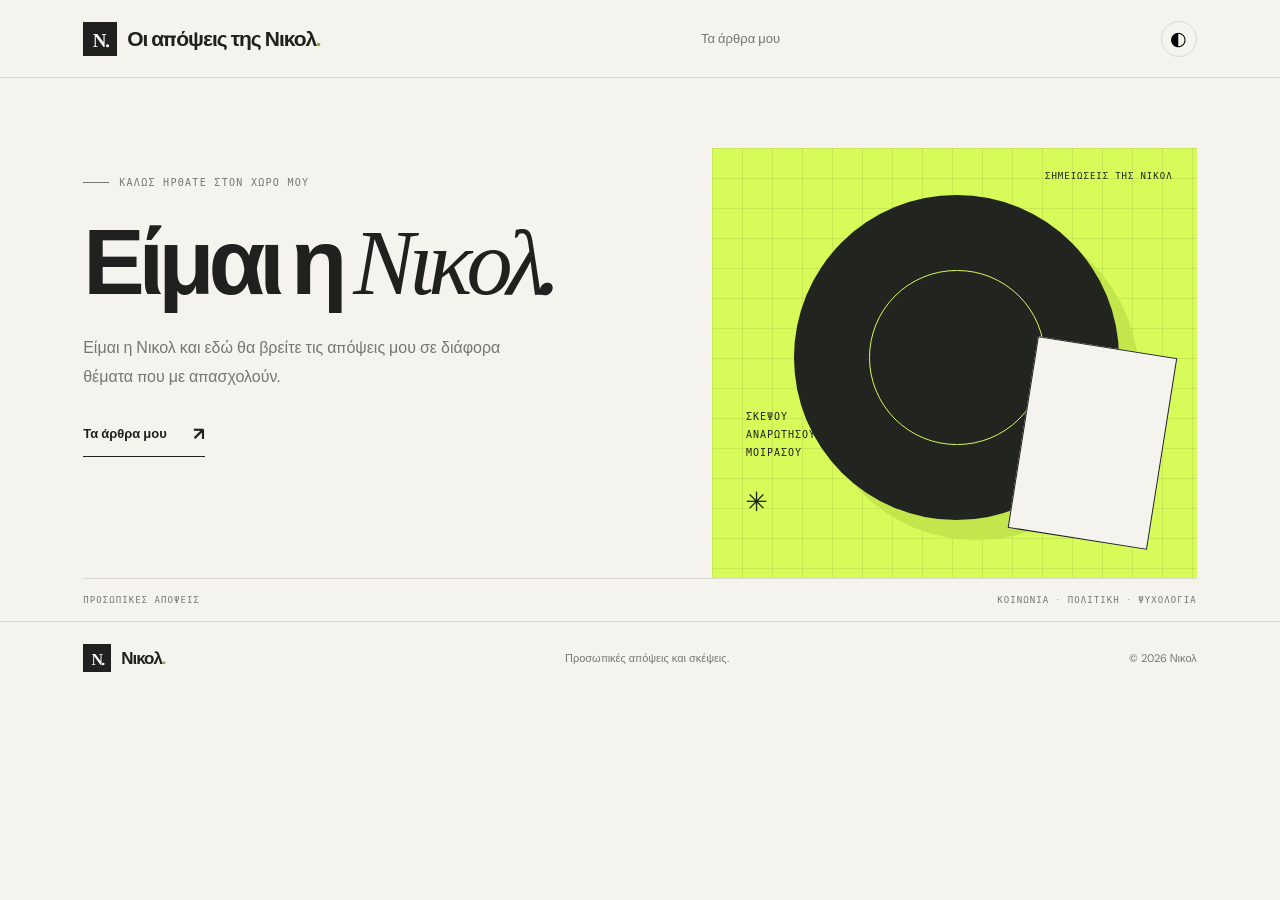
==== commit f7a6e5a9: "Separate the personal homepage from the articles page" ====
--- a/index.html
+++ b/index.html
@@ -7,62 +7,26 @@
   <meta name="theme-color" content="#f5f3ee">
   <title>Οι απόψεις της Νικολ</title>
   <link rel="stylesheet" href="styles.css">
-  <script src="script.js" defer></script>
 </head>
 <body>
   <header class="site-header">
-    <a class="brand" href="#" aria-label="Αρχική σελίδα"><span class="brand-mark">Ν.</span><span>Οι απόψεις της Νικολ<span class="brand-dot">.</span></span></a>
-    <nav class="desktop-nav" aria-label="Πλοήγηση"><a href="#latest">Τα άρθρα μου</a><a href="#about">Σχετικά</a></nav>
-    <div class="header-actions">
-      <button class="icon-button" id="theme-toggle" aria-label="Εναλλαγή θέματος" title="Εναλλαγή θέματος">◐</button>
-      <a class="write-link" href="mailto:hello@nicsite.gr?subject=Επικοινωνία%20με%20Nicsite">Επικοινωνία <span>↗</span></a>
-    </div>
+    <a class="brand" href="index.html" aria-label="Αρχική σελίδα"><span class="brand-mark">Ν.</span><span>Οι απόψεις της Νικολ<span class="brand-dot">.</span></span></a>
+    <nav class="desktop-nav" aria-label="Κύρια πλοήγηση"><a href="articles.html">Τα άρθρα μου</a></nav>
+    <div class="header-actions"><button class="icon-button" id="theme-toggle" aria-label="Εναλλαγή θέματος" title="Εναλλαγή θέματος">◐</button></div>
   </header>
-
   <main>
     <section class="hero personal-hero">
       <div class="hero-copy">
         <p class="eyebrow"><span class="eyebrow-line"></span> ΚΑΛΩΣ ΗΡΘΑΤΕ ΣΤΟΝ ΧΩΡΟ ΜΟΥ</p>
         <h1>Είμαι η <em>Νικολ.</em></h1>
         <p class="hero-intro">Είμαι η Νικολ και εδώ θα βρείτε τις απόψεις μου σε διάφορα θέματα που με απασχολούν.</p>
-        <a class="primary-link" href="#latest">Τα άρθρα μου <span>↓</span></a>
+        <a class="primary-link" href="articles.html">Τα άρθρα μου <span>↗</span></a>
       </div>
-      <div class="hero-art" aria-label="Αφηρημένη καλλιτεχνική σύνθεση">
-        <div class="art-grid"></div><div class="art-circle"></div><div class="art-block"></div>
-        <div class="art-note">ΣΚΕΨΟΥ<br>ΑΝΑΡΩΤΗΣΟΥ<br>ΜΟΙΡΑΣΟΥ<span>✳</span></div>
-        <div class="art-index">ΣΗΜΕΙΩΣΕΙΣ ΤΗΣ ΝΙΚΟΛ</div>
-      </div>
+      <div class="hero-art" aria-label="Αφηρημένη καλλιτεχνική σύνθεση"><div class="art-grid"></div><div class="art-circle"></div><div class="art-block"></div><div class="art-note">ΣΚΕΨΟΥ<br>ΑΝΑΡΩΤΗΣΟΥ<br>ΜΟΙΡΑΣΟΥ<span>✳</span></div><div class="art-index">ΣΗΜΕΙΩΣΕΙΣ ΤΗΣ ΝΙΚΟΛ</div></div>
       <div class="hero-bottom"><span>ΠΡΟΣΩΠΙΚΕΣ ΑΠΟΨΕΙΣ</span><span>ΚΟΙΝΩΝΙΑ · ΠΟΛΙΤΙΚΗ · ΨΥΧΟΛΟΓΙΑ</span></div>
     </section>
-
-    <section class="latest section-wrap" id="latest">
-      <div class="section-heading">
-        <div><p class="eyebrow">ΣΚΕΨΕΙΣ ΚΑΙ ΠΡΟΒΛΗΜΑΤΙΣΜΟΙ</p><h2>Τα άρθρα μου<span class="brand-dot">.</span></h2></div>
-        <label class="search-box"><span aria-hidden="true">⌕</span><input id="search" type="search" placeholder="Αναζήτηση άρθρων…" aria-label="Αναζήτηση άρθρων"><kbd>/</kbd></label>
-      </div>
-      <div class="filter-row" id="categories" aria-label="Φίλτρα θεματολογίας">
-        <button class="filter active" data-category="Όλα">Όλα τα άρθρα <span id="category-total">03</span></button>
-        <button class="filter" data-category="Κοινωνία">Κοινωνία</button>
-        <button class="filter" data-category="Πολιτική">Πολιτική</button>
-        <button class="filter" data-category="Ψυχολογία">Ψυχολογία</button>
-      </div>
-      <div class="article-grid" id="article-grid" aria-live="polite"></div>
-      <p class="empty-state" id="empty-state" hidden>Δεν βρέθηκαν άρθρα. Δοκίμασε άλλη αναζήτηση.</p>
-      <div class="section-footer"><span>ΜΙΑ ΜΙΚΡΗ ΠΑΥΣΗ ΑΠΟ ΤΟ SCROLL.</span><span id="result-count">03 ΑΡΘΡΑ</span></div>
-    </section>
-
-    <section class="manifesto" id="about">
-      <div class="manifesto-symbol">N<span>.</span></div>
-      <div><p class="eyebrow">ΛΙΓΑ ΛΟΓΙΑ ΓΙΑ ΜΕΝΑ</p><h2>Σκέψεις που<br><em>αξίζει να μοιραστούμε.</em></h2></div>
-      <p class="manifesto-text">Εδώ συγκεντρώνω σκέψεις, ερωτήματα και απόψεις για θέματα που με απασχολούν. Τα κείμενα είναι μια αφορμή για προβληματισμό και συζήτηση.</p>
-    </section>
-
-    <section class="newsletter">
-      <div><p class="eyebrow">ΕΧΕΙΣ ΚΑΤΙ ΝΑ ΠΕΙΣ;</p><h2>Η συζήτηση<br>συνεχίζεται.</h2></div>
-      <div class="newsletter-right"><p>Έχεις ένα θέμα που αξίζει να συζητηθεί ή θέλεις να προτείνεις ένα άρθρο;</p><a class="primary-link" href="mailto:hello@nicsite.gr?subject=Πρόταση%20άρθρου">Στείλε μας την ιδέα σου <span>↗</span></a><small>Η διεύθυνση email είναι ενδεικτική και μπορεί να αλλάξει.</small></div>
-    </section>
   </main>
-
-  <footer class="site-footer"><a class="brand footer-brand" href="#"><span class="brand-mark">N.</span><span>Νικολ<span class="brand-dot">.</span></span></a><span>Προσωπικές απόψεις και σκέψεις.</span><span>© <span id="year"></span> Nicsite</span></footer>
+  <footer class="site-footer"><a class="brand footer-brand" href="index.html"><span class="brand-mark">Ν.</span><span>Νικολ<span class="brand-dot">.</span></span></a><span>Προσωπικές απόψεις και σκέψεις.</span><span>© <span id="year"></span> Νικολ</span></footer>
+  <script>document.getElementById("year").textContent=new Date().getFullYear();document.getElementById("theme-toggle").addEventListener("click",()=>{document.body.classList.toggle("dark");document.querySelector('meta[name="theme-color"]').content=document.body.classList.contains("dark")?"#1d1e1a":"#f5f3ee"});</script>
 </body>
 </html>
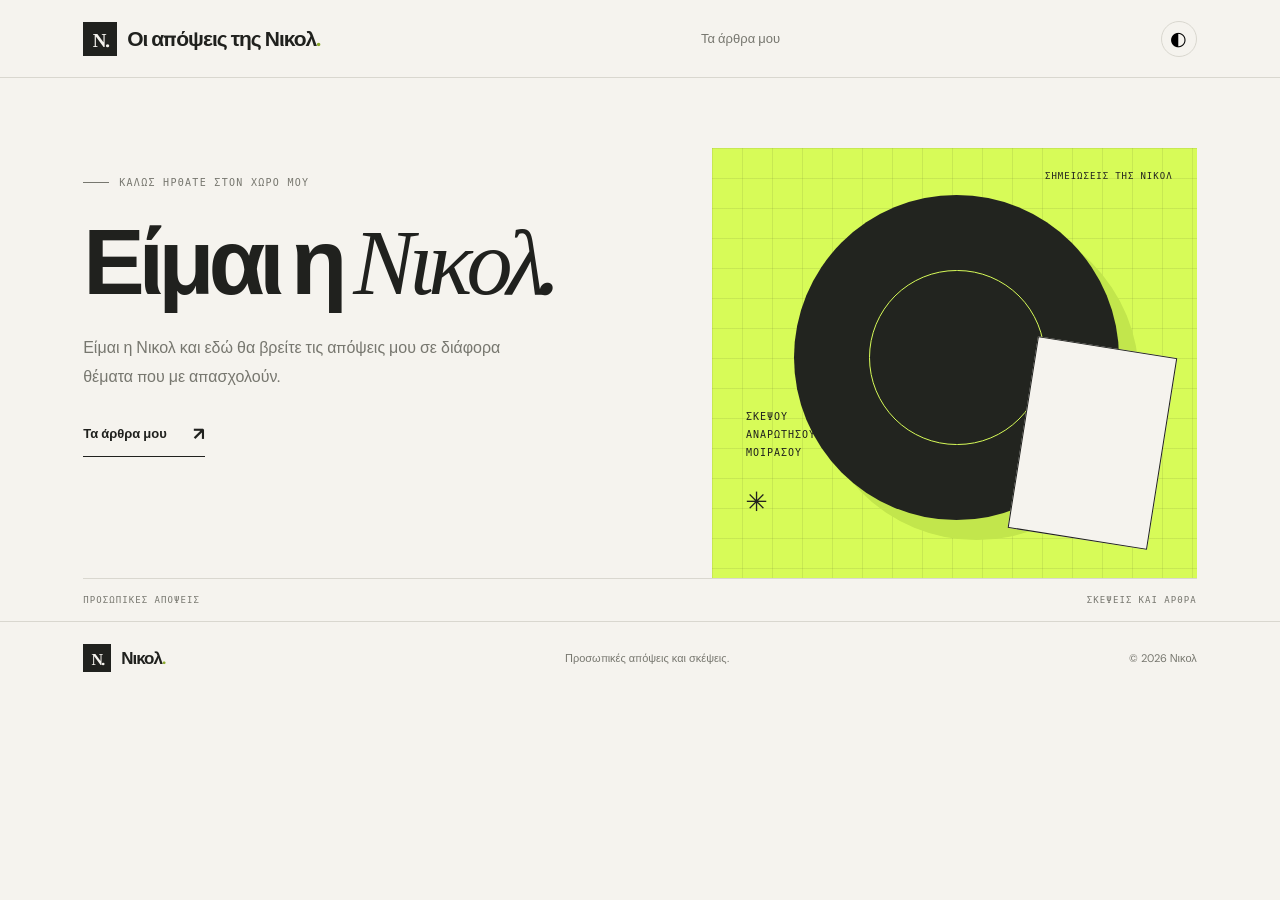
==== commit 230c54c0: "Remove category list from homepage" ====
--- a/index.html
+++ b/index.html
@@ -23,7 +23,7 @@
         <a class="primary-link" href="articles.html">Τα άρθρα μου <span>↗</span></a>
       </div>
       <div class="hero-art" aria-label="Αφηρημένη καλλιτεχνική σύνθεση"><div class="art-grid"></div><div class="art-circle"></div><div class="art-block"></div><div class="art-note">ΣΚΕΨΟΥ<br>ΑΝΑΡΩΤΗΣΟΥ<br>ΜΟΙΡΑΣΟΥ<span>✳</span></div><div class="art-index">ΣΗΜΕΙΩΣΕΙΣ ΤΗΣ ΝΙΚΟΛ</div></div>
-      <div class="hero-bottom"><span>ΠΡΟΣΩΠΙΚΕΣ ΑΠΟΨΕΙΣ</span><span>ΚΟΙΝΩΝΙΑ · ΠΟΛΙΤΙΚΗ · ΨΥΧΟΛΟΓΙΑ</span></div>
+      <div class="hero-bottom"><span>ΠΡΟΣΩΠΙΚΕΣ ΑΠΟΨΕΙΣ</span><span>ΣΚΕΨΕΙΣ ΚΑΙ ΑΡΘΡΑ</span></div>
     </section>
   </main>
   <footer class="site-footer"><a class="brand footer-brand" href="index.html"><span class="brand-mark">Ν.</span><span>Νικολ<span class="brand-dot">.</span></span></a><span>Προσωπικές απόψεις και σκέψεις.</span><span>© <span id="year"></span> Νικολ</span></footer>
--- a/styles.css
+++ b/styles.css
@@ -11,3 +11,22 @@
 .article-cover{position:absolute;inset:0;width:100%;height:100%;object-fit:cover}
 .article-visual.has-cover .visual-label,
 .dialog-art.has-cover .visual-label{color:#fff;text-shadow:0 1px 5px #000}
+
+/* Dedicated articles page */
+.articles-intro{min-height:calc(100vh - 150px)}.articles-intro>h1{font-size:clamp(48px,7vw,82px);letter-spacing:-4px;margin:0 0 14px}.articles-intro>h1 em{font-family:var(--serif);font-weight:500}.articles-lead{font-size:16px;color:var(--muted);margin:0 0 70px}.article-tools{margin-bottom:28px}.article-tools h2{font-size:clamp(28px,3.5vw,42px)}.articles-page .article-grid{grid-template-columns:repeat(3,minmax(0,1fr))}@media(max-width:850px){.articles-page .article-grid{grid-template-columns:repeat(2,minmax(0,1fr))}}@media(max-width:600px){.articles-intro{padding-top:48px}.articles-intro>h1{font-size:55px;letter-spacing:-2px}.articles-lead{margin-bottom:48px}.articles-page .article-grid{grid-template-columns:1fr}}
+
+
+/* Article list: one full-width article below another; no category labels or filters */
+.articles-page .articles-intro{min-height:calc(100vh - 150px)}
+.articles-page .article-tools{margin-bottom:30px}
+.articles-page .article-grid{display:flex;flex-direction:column;gap:0}
+.articles-page .article-card{display:grid;grid-template-columns:minmax(220px,34%) minmax(0,1fr);gap:clamp(22px,4vw,48px);align-items:center;padding:30px 0;border-bottom:1px solid var(--line)}
+.articles-page .article-card:first-child{border-top:1px solid var(--line)}
+.articles-page .article-visual{aspect-ratio:1.4;width:100%}
+.articles-page .article-content{display:flex;flex-direction:column;min-width:0}
+.articles-page .card-meta{margin:0 0 14px}
+.articles-page .article-card h3{font-size:clamp(24px,3vw,36px);line-height:1.2;margin:0 0 12px}
+.articles-page .article-card p{font-size:15px;line-height:1.8;max-width:650px}
+.articles-page .read-more{max-width:650px}
+.articles-page .visual-label{font-size:8px}
+@media(max-width:600px){.articles-page .article-card{grid-template-columns:1fr;gap:20px;padding:24px 0}.articles-page .article-visual{aspect-ratio:1.6}.articles-page .article-card h3{font-size:26px}.articles-page .article-card p{font-size:14px}}
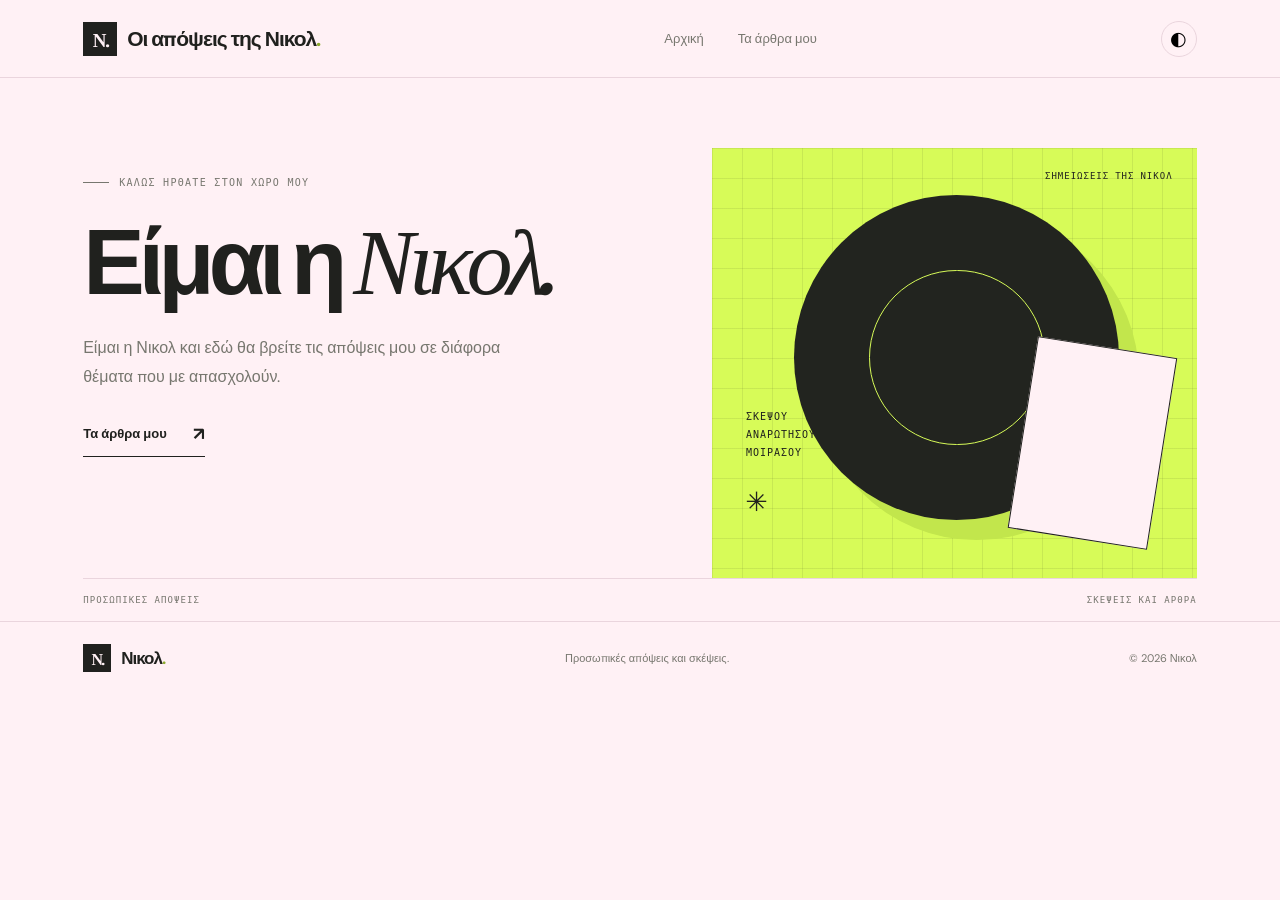
==== commit e85428bf: "Keep both Home and Articles links in the navigation" ====
--- a/index.html
+++ b/index.html
@@ -11,7 +11,7 @@
 <body>
   <header class="site-header">
     <a class="brand" href="index.html" aria-label="Αρχική σελίδα"><span class="brand-mark">Ν.</span><span>Οι απόψεις της Νικολ<span class="brand-dot">.</span></span></a>
-    <nav class="desktop-nav" aria-label="Κύρια πλοήγηση"><a href="articles.html">Τα άρθρα μου</a></nav>
+    <nav class="desktop-nav" aria-label="Κύρια πλοήγηση"><a href="index.html" aria-current="page">Αρχική</a><a href="articles.html">Τα άρθρα μου</a></nav>
     <div class="header-actions"><button class="icon-button" id="theme-toggle" aria-label="Εναλλαγή θέματος" title="Εναλλαγή θέματος">◐</button></div>
   </header>
   <main>
--- a/styles.css
+++ b/styles.css
@@ -30,3 +30,10 @@
 .articles-page .read-more{max-width:650px}
 .articles-page .visual-label{font-size:8px}
 @media(max-width:600px){.articles-page .article-card{grid-template-columns:1fr;gap:20px;padding:24px 0}.articles-page .article-visual{aspect-ratio:1.6}.articles-page .article-card h3{font-size:26px}.articles-page .article-card p{font-size:14px}}
+
+
+/* Soft light-pink site background */
+:root{--paper:#fff1f5;--line:#ead5dd;--card:#f9e5ec}
+body:not(.dark){background:var(--paper)}
+body:not(.dark) .manifesto{background:#f8e2ea}
+body:not(.dark) .art-block{background:#fff1f5}
